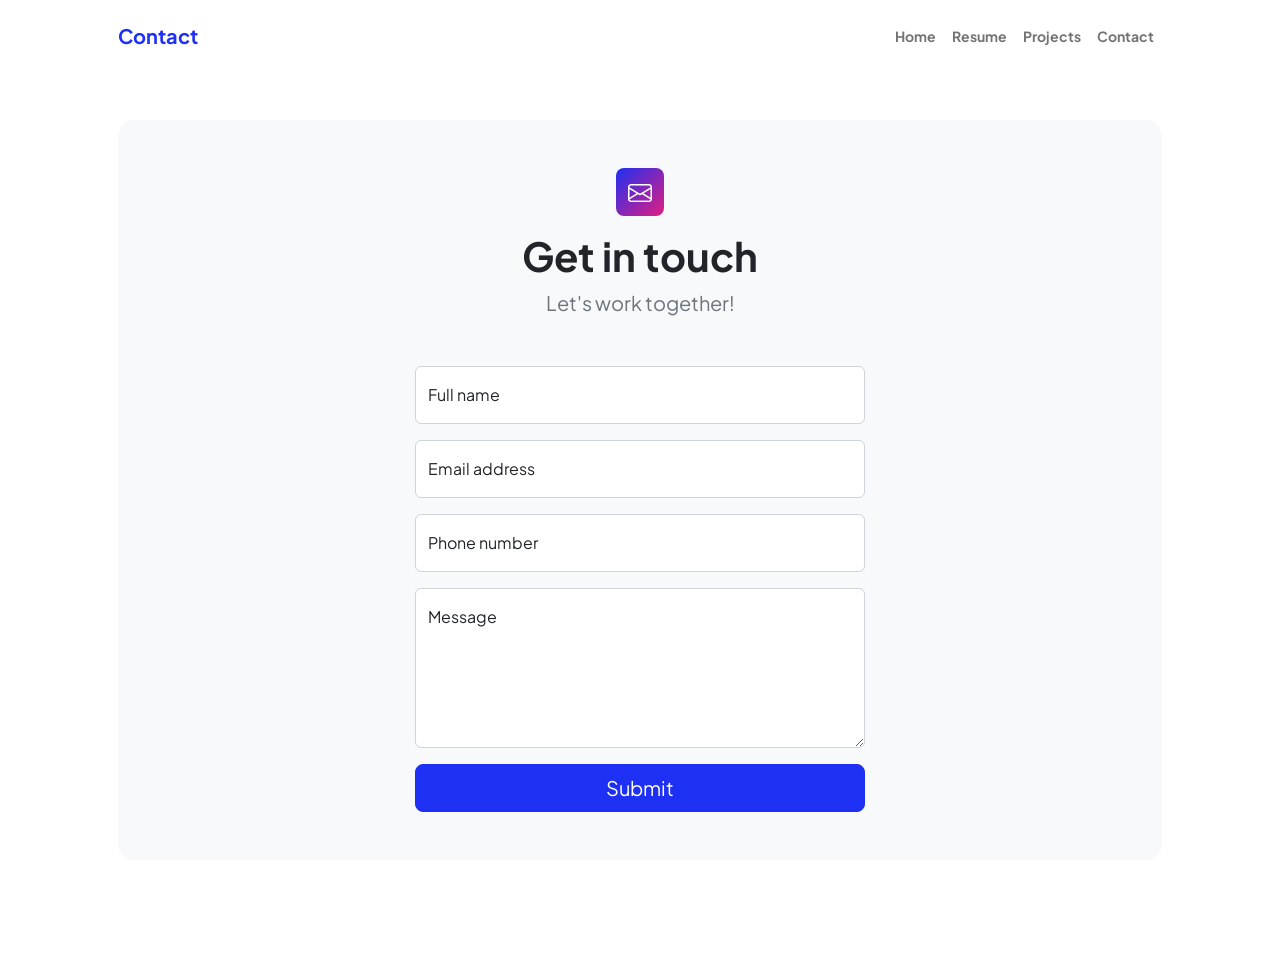
==== contact.html @ 1491b1dc "Add files via upload" ====
<!DOCTYPE html>
<html lang="en">
    <head>
        <meta charset="utf-8" />
        <meta name="viewport" content="width=device-width, initial-scale=1, shrink-to-fit=no" />
        <meta name="description" content />
        <meta name="author" content />
        <title>Modern Business - Start Bootstrap Template</title>
        <!-- Favicon-->
        <link rel="icon" type="image/x-icon" href="assets/favicon.ico" />
        <!-- Custom Google font-->
        <link rel="preconnect" href="https://fonts.googleapis.com" />
        <link rel="preconnect" href="https://fonts.gstatic.com" crossorigin />
        <link href="https://fonts.googleapis.com/css2?family=Plus+Jakarta+Sans:wght@100;200;300;400;500;600;700;800;900&amp;display=swap" rel="stylesheet" />
        <!-- Bootstrap icons-->
        <link href="https://cdn.jsdelivr.net/npm/bootstrap-icons@1.8.1/font/bootstrap-icons.css" rel="stylesheet" />
        <!-- Core theme CSS (includes Bootstrap)-->
        <link href="css/styles.css" rel="stylesheet" />
    </head>
    <body class="d-flex flex-column">
        <main class="flex-shrink-0">
            <!-- Navigation-->
            <nav class="navbar navbar-expand-lg navbar-light bg-white py-3">
                <div class="container px-5">
                    <a class="navbar-brand" href="index.html"><span class="fw-bolder text-primary">Contact</span></a>
                    <button class="navbar-toggler" type="button" data-bs-toggle="collapse" data-bs-target="#navbarSupportedContent" aria-controls="navbarSupportedContent" aria-expanded="false" aria-label="Toggle navigation"><span class="navbar-toggler-icon"></span></button>
                    <div class="collapse navbar-collapse" id="navbarSupportedContent">
                        <ul class="navbar-nav ms-auto mb-2 mb-lg-0 small fw-bolder">
                            <li class="nav-item"><a class="nav-link" href="index.html">Home</a></li>
                            <li class="nav-item"><a class="nav-link" href="resume.html">Resume</a></li>
                            <li class="nav-item"><a class="nav-link" href="projects.html">Projects</a></li>
                            <li class="nav-item"><a class="nav-link" href="contact.html">Contact</a></li>
                        </ul>
                    </div>
                </div>
            </nav>
            <!-- Page content-->
            <section class="py-5">
                <div class="container px-5">
                    <!-- Contact form-->
                    <div class="bg-light rounded-4 py-5 px-4 px-md-5">
                        <div class="text-center mb-5">
                            <div class="feature bg-primary bg-gradient-primary-to-secondary text-white rounded-3 mb-3"><i class="bi bi-envelope"></i></div>
                            <h1 class="fw-bolder">Get in touch</h1>
                            <p class="lead fw-normal text-muted mb-0">Let's work together!</p>
                        </div>
                        <div class="row gx-5 justify-content-center">
                            <div class="col-lg-8 col-xl-6">
                                <!-- * * * * * * * * * * * * * * *-->
                                <!-- * * SB Forms Contact Form * *-->
                                <!-- * * * * * * * * * * * * * * *-->
                                <!-- This form is pre-integrated with SB Forms.-->
                                <!-- To make this form functional, sign up at-->
                                <!-- https://startbootstrap.com/solution/contact-forms-->
                                <!-- to get an API token!-->
                                <form id="contactForm" action="https://formspree.io/f/your-form-id" method="POST">
                                    <!-- Name input-->
                                    <div class="form-floating mb-3">
                                        <input class="form-control" id="name" name="name" type="text" placeholder="Enter your name..." required />
                                        <label for="name">Full name</label>
                                        <div class="invalid-feedback">A name is required.</div>
                                    </div>
                                    <!-- Email address input-->
                                    <div class="form-floating mb-3">
                                        <input class="form-control" id="email" name="email" type="email" placeholder="name@example.com" required />
                                        <label for="email">Email address</label>
                                        <div class="invalid-feedback">An email is required.</div>
                                    </div>
                                    <!-- Phone number input-->
                                    <div class="form-floating mb-3">
                                        <input class="form-control" id="phone" name="phone" type="tel" placeholder="(123) 456-7890" required />
                                        <label for="phone">Phone number</label>
                                        <div class="invalid-feedback">A phone number is required.</div>
                                    </div>
                                    <!-- Message input-->
                                    <div class="form-floating mb-3">
                                        <textarea class="form-control" id="message" name="message" placeholder="Enter your message here..." style="height: 10rem" required></textarea>
                                        <label for="message">Message</label>
                                        <div class="invalid-feedback">A message is required.</div>
                                    </div>
                                    <!-- Submit success message-->
                                    <div class="d-none" id="submitSuccessMessage">
                                        <div class="text-center mb-3">
                                            <div class="fw-bolder">Form submission successful!</div>
                                        </div>
                                    </div>
                                    <!-- Submit error message-->
                                    <div class="d-none" id="submitErrorMessage">
                                        <div class="text-center text-danger mb-3">Error sending message!</div>
                                    </div>
                                    <!-- Submit Button-->
                                    <div class="d-grid"><button class="btn btn-primary btn-lg" id="submitButton" type="submit">Submit</button></div>
                                </form>
                                
                            </div>
                        </div>
                    </div>
                </div>
            </section>
        </main>
        <!-- Footer-->
        <footer class="bg-white py-4 mt-auto">
            <div class="container px-5">
                <div class="row align-items-center justify-content-between flex-column flex-sm-row">
                    <!-- <div class="col-auto"><div class="small m-0">Copyright &copy; Your Website 2023</div></div>
                    <div class="col-auto">
                        <a class="small" href="#!">Privacy</a>
                        <span class="mx-1">&middot;</span>
                        <a class="small" href="#!">Terms</a>
                        <span class="mx-1">&middot;</span>
                        <a class="small" href="#!">Contact</a>
                    </div> -->
                </div>
            </div>
        </footer>
        <!-- Bootstrap core JS-->
        <script src="https://cdn.jsdelivr.net/npm/bootstrap@5.2.3/dist/js/bootstrap.bundle.min.js"></script>
        <!-- Core theme JS-->
        <script src="js/scripts.js"></script>
        <!-- * * * * * * * * * * * * * * * * * * * * * * * * * * * * * * * * * * * * * * * *-->
        <!-- * *                               SB Forms JS                               * *-->
        <!-- * * Activate your form at https://startbootstrap.com/solution/contact-forms * *-->
        <!-- * * * * * * * * * * * * * * * * * * * * * * * * * * * * * * * * * * * * * * * *-->
        <script src="https://cdn.startbootstrap.com/sb-forms-latest.js"></script>
    </body>
</html>
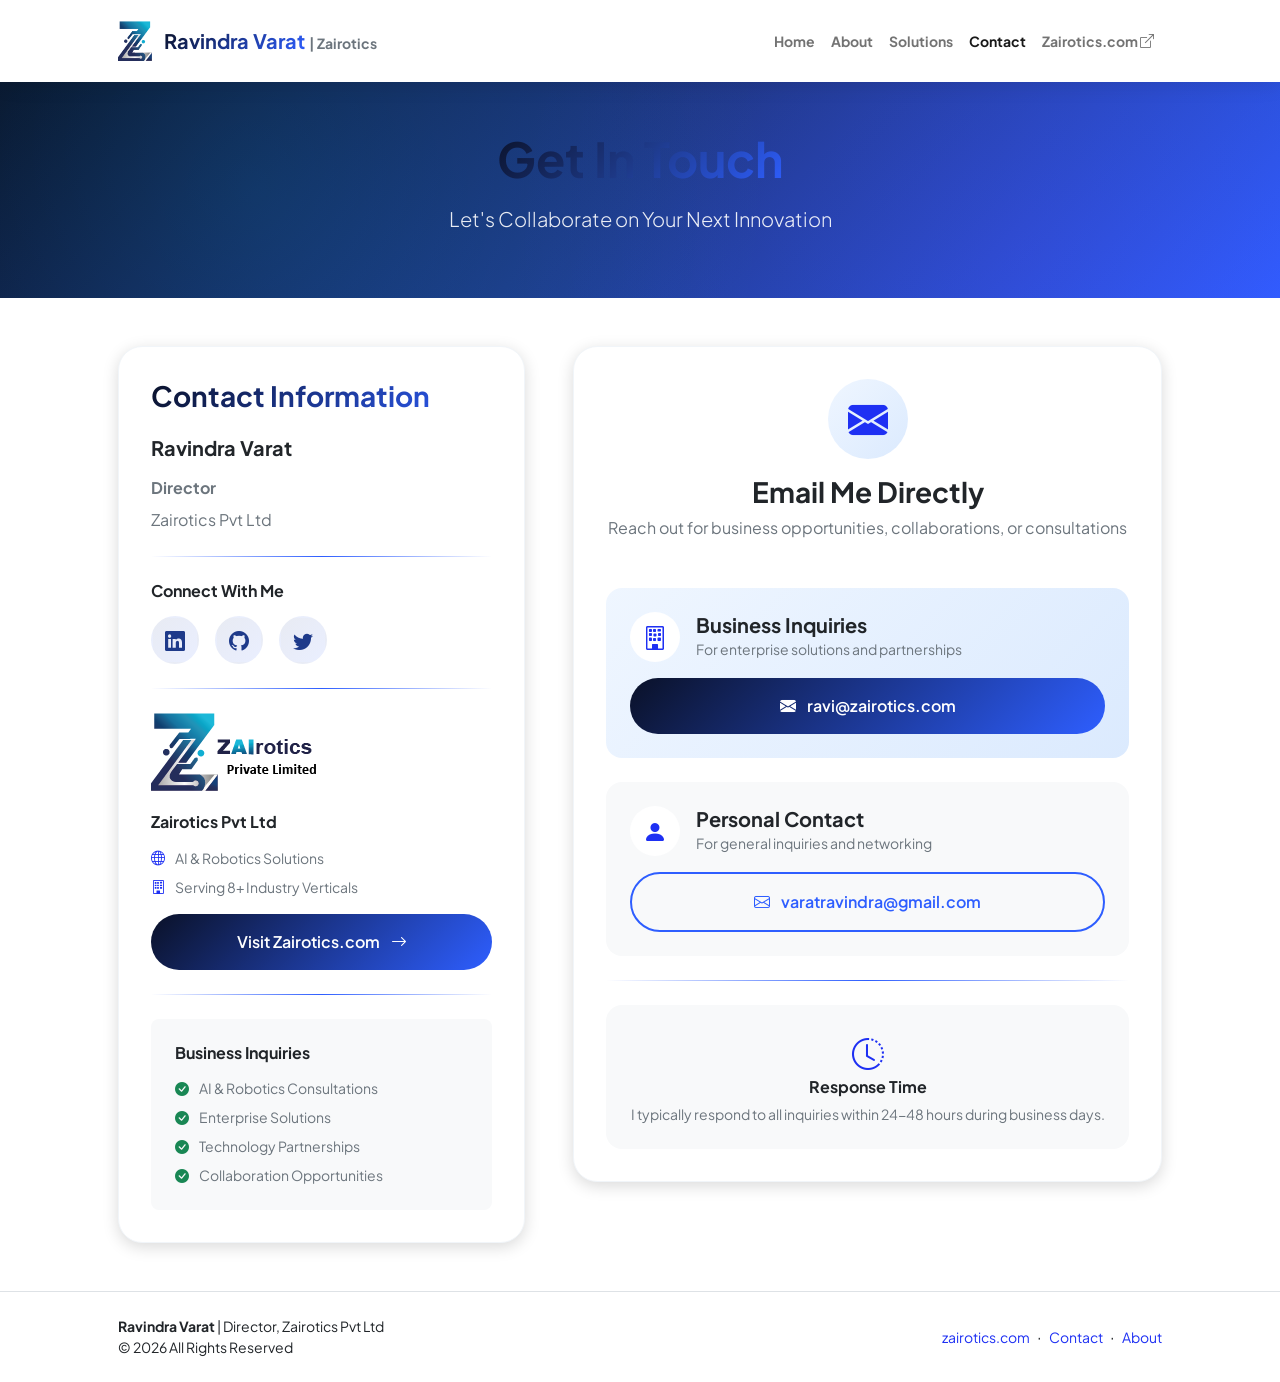
==== commit 0efd23bd: "." ====
--- a/contact.html
+++ b/contact.html
@@ -1,126 +1,238 @@
 <!DOCTYPE html>
 <html lang="en">
-    <head>
-        <meta charset="utf-8" />
-        <meta name="viewport" content="width=device-width, initial-scale=1, shrink-to-fit=no" />
-        <meta name="description" content />
-        <meta name="author" content />
-        <title>Modern Business - Start Bootstrap Template</title>
-        <!-- Favicon-->
-        <link rel="icon" type="image/x-icon" href="assets/favicon.ico" />
-        <!-- Custom Google font-->
-        <link rel="preconnect" href="https://fonts.googleapis.com" />
-        <link rel="preconnect" href="https://fonts.gstatic.com" crossorigin />
-        <link href="https://fonts.googleapis.com/css2?family=Plus+Jakarta+Sans:wght@100;200;300;400;500;600;700;800;900&amp;display=swap" rel="stylesheet" />
-        <!-- Bootstrap icons-->
-        <link href="https://cdn.jsdelivr.net/npm/bootstrap-icons@1.8.1/font/bootstrap-icons.css" rel="stylesheet" />
-        <!-- Core theme CSS (includes Bootstrap)-->
-        <link href="css/styles.css" rel="stylesheet" />
-    </head>
-    <body class="d-flex flex-column">
-        <main class="flex-shrink-0">
-            <!-- Navigation-->
-            <nav class="navbar navbar-expand-lg navbar-light bg-white py-3">
-                <div class="container px-5">
-                    <a class="navbar-brand" href="index.html"><span class="fw-bolder text-primary">Contact</span></a>
-                    <button class="navbar-toggler" type="button" data-bs-toggle="collapse" data-bs-target="#navbarSupportedContent" aria-controls="navbarSupportedContent" aria-expanded="false" aria-label="Toggle navigation"><span class="navbar-toggler-icon"></span></button>
-                    <div class="collapse navbar-collapse" id="navbarSupportedContent">
-                        <ul class="navbar-nav ms-auto mb-2 mb-lg-0 small fw-bolder">
-                            <li class="nav-item"><a class="nav-link" href="index.html">Home</a></li>
-                            <li class="nav-item"><a class="nav-link" href="resume.html">Resume</a></li>
-                            <li class="nav-item"><a class="nav-link" href="projects.html">Projects</a></li>
-                            <li class="nav-item"><a class="nav-link" href="contact.html">Contact</a></li>
-                        </ul>
-                    </div>
-                </div>
-            </nav>
-            <!-- Page content-->
-            <section class="py-5">
-                <div class="container px-5">
-                    <!-- Contact form-->
-                    <div class="bg-light rounded-4 py-5 px-4 px-md-5">
-                        <div class="text-center mb-5">
-                            <div class="feature bg-primary bg-gradient-primary-to-secondary text-white rounded-3 mb-3"><i class="bi bi-envelope"></i></div>
-                            <h1 class="fw-bolder">Get in touch</h1>
-                            <p class="lead fw-normal text-muted mb-0">Let's work together!</p>
-                        </div>
-                        <div class="row gx-5 justify-content-center">
-                            <div class="col-lg-8 col-xl-6">
-                                <!-- * * * * * * * * * * * * * * *-->
-                                <!-- * * SB Forms Contact Form * *-->
-                                <!-- * * * * * * * * * * * * * * *-->
-                                <!-- This form is pre-integrated with SB Forms.-->
-                                <!-- To make this form functional, sign up at-->
-                                <!-- https://startbootstrap.com/solution/contact-forms-->
-                                <!-- to get an API token!-->
-                                <form id="contactForm" action="https://formspree.io/f/your-form-id" method="POST">
-                                    <!-- Name input-->
-                                    <div class="form-floating mb-3">
-                                        <input class="form-control" id="name" name="name" type="text" placeholder="Enter your name..." required />
-                                        <label for="name">Full name</label>
-                                        <div class="invalid-feedback">A name is required.</div>
-                                    </div>
-                                    <!-- Email address input-->
-                                    <div class="form-floating mb-3">
-                                        <input class="form-control" id="email" name="email" type="email" placeholder="name@example.com" required />
-                                        <label for="email">Email address</label>
-                                        <div class="invalid-feedback">An email is required.</div>
-                                    </div>
-                                    <!-- Phone number input-->
-                                    <div class="form-floating mb-3">
-                                        <input class="form-control" id="phone" name="phone" type="tel" placeholder="(123) 456-7890" required />
-                                        <label for="phone">Phone number</label>
-                                        <div class="invalid-feedback">A phone number is required.</div>
-                                    </div>
-                                    <!-- Message input-->
-                                    <div class="form-floating mb-3">
-                                        <textarea class="form-control" id="message" name="message" placeholder="Enter your message here..." style="height: 10rem" required></textarea>
-                                        <label for="message">Message</label>
-                                        <div class="invalid-feedback">A message is required.</div>
-                                    </div>
-                                    <!-- Submit success message-->
-                                    <div class="d-none" id="submitSuccessMessage">
-                                        <div class="text-center mb-3">
-                                            <div class="fw-bolder">Form submission successful!</div>
-                                        </div>
-                                    </div>
-                                    <!-- Submit error message-->
-                                    <div class="d-none" id="submitErrorMessage">
-                                        <div class="text-center text-danger mb-3">Error sending message!</div>
-                                    </div>
-                                    <!-- Submit Button-->
-                                    <div class="d-grid"><button class="btn btn-primary btn-lg" id="submitButton" type="submit">Submit</button></div>
-                                </form>
-                                
+
+<head>
+    <meta charset="utf-8" />
+    <meta name="viewport" content="width=device-width, initial-scale=1, shrink-to-fit=no" />
+    <meta name="description"
+        content="Contact Ravindra Varat, Director of Zairotics Pvt Ltd. Get in touch for AI & Robotics solutions, business opportunities, and technology consultations." />
+    <meta name="author" content="Ravindra Varat" />
+    <title>Contact Ravindra Varat | Zairotics - AI & Robotics Solutions</title>
+    <!-- Favicon-->
+    <link rel="icon" type="image/x-icon" href="assets/favicon.ico" />
+    <!-- Custom Google font-->
+    <link rel="preconnect" href="https://fonts.googleapis.com" />
+    <link rel="preconnect" href="https://fonts.gstatic.com" crossorigin />
+    <link
+        href="https://fonts.googleapis.com/css2?family=Plus+Jakarta+Sans:wght@100;200;300;400;500;600;700;800;900&display=swap"
+        rel="stylesheet" />
+    <!-- Bootstrap icons-->
+    <link href="https://cdn.jsdelivr.net/npm/bootstrap-icons@1.8.1/font/bootstrap-icons.css" rel="stylesheet" />
+    <!-- Core theme CSS (includes Bootstrap)-->
+    <link href="css/styles.css" rel="stylesheet" />
+    <!-- Custom Theme CSS -->
+    <link href="css/custom-theme.css" rel="stylesheet" />
+</head>
+
+<body class="d-flex flex-column h-100">
+    <main class="flex-shrink-0">
+        <!-- Navigation-->
+        <nav class="navbar navbar-expand-lg navbar-light glass-nav py-3 sticky-top">
+            <div class="container px-5">
+                <a class="navbar-brand d-flex align-items-center" href="index.html">
+                    <img src="assets/zairotics-logo-icon.png" alt="Zairotics"
+                        style="height: 40px; margin-right: 12px;" />
+                    <span class="fw-bolder"><span class="text-gradient">Ravindra Varat</span> <span class="text-muted"
+                            style="font-size: 0.875rem;">| Zairotics</span></span>
+                </a>
+                <button class="navbar-toggler" type="button" data-bs-toggle="collapse"
+                    data-bs-target="#navbarSupportedContent" aria-controls="navbarSupportedContent"
+                    aria-expanded="false" aria-label="Toggle navigation"><span
+                        class="navbar-toggler-icon"></span></button>
+                <div class="collapse navbar-collapse" id="navbarSupportedContent">
+                    <ul class="navbar-nav ms-auto mb-2 mb-lg-0 small fw-bolder">
+                        <li class="nav-item"><a class="nav-link" href="index.html">Home</a></li>
+                        <li class="nav-item"><a class="nav-link" href="resume.html">About</a></li>
+                        <li class="nav-item"><a class="nav-link" href="projects.html">Solutions</a></li>
+                        <li class="nav-item"><a class="nav-link active" href="contact.html">Contact</a></li>
+                        <li class="nav-item"><a class="nav-link" href="https://zairotics.com"
+                                target="_blank">Zairotics.com <i class="bi bi-box-arrow-up-right"></i></a></li>
+                    </ul>
+                </div>
+            </div>
+        </nav>
+
+        <!-- Page Header-->
+        <div class="hero-section py-5">
+            <div class="container px-5 position-relative" style="z-index: 1;">
+                <div class="text-center">
+                    <h1 class="display-5 fw-bolder mb-0" style="color: white;"><span class="text-gradient-hero">Get In
+                            Touch</span></h1>
+                    <p class="lead mt-3" style="color: rgba(255,255,255,0.9);">Let's Collaborate on Your Next Innovation
+                    </p>
+                </div>
+            </div>
+        </div>
+
+        <!-- Page content-->
+        <section class="py-5">
+            <div class="container px-5">
+                <div class="row gx-5 justify-content-center">
+                    <!-- Contact Information Column -->
+                    <div class="col-lg-5 mb-5 mb-lg-0">
+                        <div class="premium-card h-100">
+                            <h3 class="fw-bold mb-4 text-gradient">Contact Information</h3>
+
+                            <div class="mb-4">
+                                <h5 class="fw-bold mb-3">Ravindra Varat</h5>
+                                <p class="text-muted mb-2"><strong>Director</strong></p>
+                                <p class="text-muted">Zairotics Pvt Ltd</p>
+                            </div>
+
+                            <div class="section-divider my-4"></div>
+
+                            <div class="mb-4">
+                                <h6 class="fw-bold mb-3">Connect With Me</h6>
+                                <div class="d-flex gap-3 mb-4">
+                                    <a class="social-icon" href="https://www.linkedin.com/in/ravindra-varat-6b324b230/"
+                                        target="_blank" aria-label="LinkedIn">
+                                        <i class="bi bi-linkedin"></i>
+                                    </a>
+                                    <a class="social-icon" href="https://github.com/ravivarat" target="_blank"
+                                        aria-label="GitHub">
+                                        <i class="bi bi-github"></i>
+                                    </a>
+                                    <a class="social-icon" href="https://x.com/ravi26688" target="_blank"
+                                        aria-label="Twitter">
+                                        <i class="bi bi-twitter"></i>
+                                    </a>
+                                </div>
+                            </div>
+
+                            <div class="section-divider my-4"></div>
+
+                            <div class="mb-4">
+                                <img src="assets/zairotics-logo-full.png" alt="Zairotics" class="img-fluid mb-3"
+                                    style="max-width: 200px;" />
+                                <h6 class="fw-bold mb-3">Zairotics Pvt Ltd</h6>
+                                <p class="text-muted small mb-2">
+                                    <i class="bi bi-globe text-primary me-2"></i>
+                                    AI & Robotics Solutions
+                                </p>
+                                <p class="text-muted small mb-3">
+                                    <i class="bi bi-building text-primary me-2"></i>
+                                    Serving 8+ Industry Verticals
+                                </p>
+                                <a href="https://zairotics.com" target="_blank" class="btn btn-primary-gradient w-100">
+                                    Visit Zairotics.com <i class="bi bi-arrow-right ms-2"></i>
+                                </a>
+                            </div>
+
+                            <div class="section-divider my-4"></div>
+
+                            <div class="bg-light p-4 rounded-3">
+                                <h6 class="fw-bold mb-3">Business Inquiries</h6>
+                                <p class="text-muted small mb-2">
+                                    <i class="bi bi-check-circle-fill text-success me-2"></i>
+                                    AI & Robotics Consultations
+                                </p>
+                                <p class="text-muted small mb-2">
+                                    <i class="bi bi-check-circle-fill text-success me-2"></i>
+                                    Enterprise Solutions
+                                </p>
+                                <p class="text-muted small mb-2">
+                                    <i class="bi bi-check-circle-fill text-success me-2"></i>
+                                    Technology Partnerships
+                                </p>
+                                <p class="text-muted small mb-0">
+                                    <i class="bi bi-check-circle-fill text-success me-2"></i>
+                                    Collaboration Opportunities
+                                </p>
                             </div>
                         </div>
                     </div>
-                </div>
-            </section>
-        </main>
-        <!-- Footer-->
-        <footer class="bg-white py-4 mt-auto">
-            <div class="container px-5">
-                <div class="row align-items-center justify-content-between flex-column flex-sm-row">
-                    <!-- <div class="col-auto"><div class="small m-0">Copyright &copy; Your Website 2023</div></div>
-                    <div class="col-auto">
-                        <a class="small" href="#!">Privacy</a>
-                        <span class="mx-1">&middot;</span>
-                        <a class="small" href="#!">Terms</a>
-                        <span class="mx-1">&middot;</span>
-                        <a class="small" href="#!">Contact</a>
-                    </div> -->
-                </div>
-            </div>
-        </footer>
-        <!-- Bootstrap core JS-->
-        <script src="https://cdn.jsdelivr.net/npm/bootstrap@5.2.3/dist/js/bootstrap.bundle.min.js"></script>
-        <!-- Core theme JS-->
-        <script src="js/scripts.js"></script>
-        <!-- * * * * * * * * * * * * * * * * * * * * * * * * * * * * * * * * * * * * * * * *-->
-        <!-- * *                               SB Forms JS                               * *-->
-        <!-- * * Activate your form at https://startbootstrap.com/solution/contact-forms * *-->
-        <!-- * * * * * * * * * * * * * * * * * * * * * * * * * * * * * * * * * * * * * * * *-->
-        <script src="https://cdn.startbootstrap.com/sb-forms-latest.js"></script>
-    </body>
-</html>
+
+                    <!-- Email Contact Column -->
+                    <div class="col-lg-7">
+                        <div class="premium-card">
+                            <div class="text-center mb-5">
+                                <div class="d-inline-flex align-items-center justify-content-center bg-light rounded-circle mb-3"
+                                    style="width: 80px; height: 80px; background: linear-gradient(135deg, #EFF6FF 0%, #DBEAFE 100%) !important;">
+                                    <i class="bi bi-envelope-fill text-primary" style="font-size: 2.5rem;"></i>
+                                </div>
+                                <h3 class="fw-bolder mb-2">Email Me Directly</h3>
+                                <p class="text-muted mb-0">Reach out for business opportunities, collaborations, or
+                                    consultations</p>
+                            </div>
+
+                            <!-- Business Email -->
+                            <div class="mb-4 p-4 rounded-4"
+                                style="background: linear-gradient(135deg, #EFF6FF 0%, #DBEAFE 100%);">
+                                <div class="d-flex align-items-center mb-3">
+                                    <div class="d-inline-flex align-items-center justify-content-center bg-white rounded-circle me-3"
+                                        style="width: 50px; height: 50px;">
+                                        <i class="bi bi-building text-primary" style="font-size: 1.5rem;"></i>
+                                    </div>
+                                    <div>
+                                        <h5 class="fw-bold mb-0">Business Inquiries</h5>
+                                        <small class="text-muted">For enterprise solutions and partnerships</small>
+                                    </div>
+                                </div>
+                                <a href="mailto:ravi@zairotics.com" class="btn btn-primary-gradient w-100 py-3">
+                                    <i class="bi bi-envelope-fill me-2"></i>
+                                    ravi@zairotics.com
+                                </a>
+                            </div>
+
+                            <!-- Personal Email -->
+                            <div class="mb-4 p-4 rounded-4 bg-light">
+                                <div class="d-flex align-items-center mb-3">
+                                    <div class="d-inline-flex align-items-center justify-content-center bg-white rounded-circle me-3"
+                                        style="width: 50px; height: 50px;">
+                                        <i class="bi bi-person-fill text-primary" style="font-size: 1.5rem;"></i>
+                                    </div>
+                                    <div>
+                                        <h5 class="fw-bold mb-0">Personal Contact</h5>
+                                        <small class="text-muted">For general inquiries and networking</small>
+                                    </div>
+                                </div>
+                                <a href="mailto:varatravindra@gmail.com" class="btn btn-outline-gradient w-100 py-3">
+                                    <i class="bi bi-envelope me-2"></i>
+                                    varatravindra@gmail.com
+                                </a>
+                            </div>
+
+                            <div class="section-divider my-4"></div>
+
+                            <!-- Quick Response Info -->
+                            <div class="text-center p-4 bg-light rounded-4">
+                                <i class="bi bi-clock-history text-primary mb-2" style="font-size: 2rem;"></i>
+                                <h6 class="fw-bold mb-2">Response Time</h6>
+                                <p class="text-muted small mb-0">I typically respond to all inquiries within 24-48 hours
+                                    during business days.</p>
+                            </div>
+                        </div>
+                    </div>
+                </div>
+            </div>
+        </section>
+    </main>
+
+    <!-- Footer-->
+    <footer class="bg-white py-4 mt-auto border-top">
+        <div class="container px-5">
+            <div class="row align-items-center justify-content-between flex-column flex-sm-row">
+                <div class="col-auto mb-3 mb-sm-0">
+                    <div class="small m-0">
+                        <strong>Ravindra Varat</strong> | Director, Zairotics Pvt Ltd<br>
+                        © 2026 All Rights Reserved
+                    </div>
+                </div>
+                <div class="col-auto">
+                    <a class="small text-decoration-none" href="https://zairotics.com" target="_blank">zairotics.com</a>
+                    <span class="mx-1">·</span>
+                    <a class="small text-decoration-none" href="contact.html">Contact</a>
+                    <span class="mx-1">·</span>
+                    <a class="small text-decoration-none" href="resume.html">About</a>
+                </div>
+            </div>
+        </div>
+    </footer>
+
+    <!-- Bootstrap core JS-->
+    <script src="https://cdn.jsdelivr.net/npm/bootstrap@5.2.3/dist/js/bootstrap.bundle.min.js"></script>
+    <!-- Core theme JS-->
+    <script src="js/scripts.js"></script>
+</body>
+
+</html>
--- a/css/custom-theme.css
+++ b/css/custom-theme.css
@@ -0,0 +1,677 @@
+/* ========================================
+   ZAIROTICS AI/TECH THEME - CUSTOM STYLES
+   Portfolio Redesign for Ravindra Varat
+   ======================================== */
+
+/* Color Variables - AI/Tech Theme */
+:root {
+    /* Primary Gradient: Deep Navy to Electric Blue */
+    --color-primary-dark: #0A1128;
+    --color-primary: #1e3a8a;
+    --color-primary-light: #2E5EFF;
+    --color-electric-blue: #3B82F6;
+    
+    /* Secondary Gradient: Cyan to Purple */
+    --color-secondary: #00D9FF;
+    --color-secondary-purple: #7B2FFF;
+    --color-purple-light: #A78BFA;
+    
+    /* Accent Colors */
+    --color-accent: #00FF88;
+    --color-accent-orange: #FF6B35;
+    
+    /* Neutral Colors */
+    --color-dark: #0F172A;
+    --color-gray-900: #1E293B;
+    --color-gray-800: #334155;
+    --color-gray-700: #475569;
+    --color-gray-300: #CBD5E1;
+    --color-gray-100: #F1F5F9;
+    --color-white: #FFFFFF;
+    
+    /* Gradients */
+    --gradient-primary: linear-gradient(135deg, var(--color-primary-dark) 0%, var(--color-primary-light) 100%);
+    --gradient-secondary: linear-gradient(135deg, var(--color-secondary) 0%, var(--color-secondary-purple) 100%);
+    --gradient-hero: linear-gradient(135deg, #0A1128 0%, #1e3a8a 50%, #2E5EFF 100%);
+    --gradient-card: linear-gradient(135deg, rgba(30, 58, 138, 0.1) 0%, rgba(46, 94, 255, 0.1) 100%);
+    
+    /* Glassmorphism */
+    --glass-bg: rgba(255, 255, 255, 0.1);
+    --glass-border: rgba(255, 255, 255, 0.2);
+    --glass-shadow: 0 8px 32px 0 rgba(31, 38, 135, 0.37);
+    
+    /* Shadows */
+    --shadow-sm: 0 2px 8px rgba(0, 0, 0, 0.1);
+    --shadow-md: 0 4px 16px rgba(0, 0, 0, 0.15);
+    --shadow-lg: 0 8px 32px rgba(0, 0, 0, 0.2);
+    --shadow-glow: 0 0 20px rgba(46, 94, 255, 0.3);
+    
+    /* Transitions */
+    --transition-fast: all 0.2s ease;
+    --transition-medium: all 0.3s ease;
+    --transition-slow: all 0.5s ease;
+}
+
+/* ========================================
+   TYPOGRAPHY ENHANCEMENTS
+   ======================================== */
+
+.executive-title {
+    font-size: clamp(2.5rem, 5vw, 4.5rem);
+    font-weight: 800;
+    letter-spacing: -0.02em;
+    line-height: 1.1;
+}
+
+.executive-subtitle {
+    font-size: clamp(1.25rem, 2.5vw, 2rem);
+    font-weight: 600;
+    color: var(--color-secondary);
+    letter-spacing: 0.05em;
+    text-transform: uppercase;
+}
+
+.executive-tagline {
+    font-size: clamp(1rem, 1.5vw, 1.25rem);
+    font-weight: 400;
+    color: var(--color-gray-300);
+    line-height: 1.6;
+}
+
+/* ========================================
+   GRADIENT TEXT UPDATES
+   ======================================== */
+
+.text-gradient {
+    background: var(--gradient-primary);
+    -webkit-background-clip: text;
+    -webkit-text-fill-color: transparent;
+    background-clip: text;
+}
+
+.text-gradient-secondary {
+    background: var(--gradient-secondary);
+    -webkit-background-clip: text;
+    -webkit-text-fill-color: transparent;
+    background-clip: text;
+}
+
+.text-gradient-hero {
+    background: var(--gradient-hero);
+    -webkit-background-clip: text;
+    -webkit-text-fill-color: transparent;
+    background-clip: text;
+}
+
+/* ========================================
+   GLASSMORPHISM COMPONENTS
+   ======================================== */
+
+.glass-card {
+    background: var(--glass-bg);
+    backdrop-filter: blur(20px);
+    -webkit-backdrop-filter: blur(20px);
+    border: 1px solid var(--glass-border);
+    border-radius: 20px;
+    box-shadow: var(--glass-shadow);
+    transition: var(--transition-medium);
+}
+
+.glass-card:hover {
+    transform: translateY(-5px);
+    box-shadow: 0 12px 40px rgba(31, 38, 135, 0.5);
+    border-color: var(--color-primary-light);
+}
+
+.glass-nav {
+    background: rgba(255, 255, 255, 0.95);
+    backdrop-filter: blur(10px);
+    -webkit-backdrop-filter: blur(10px);
+    box-shadow: 0 2px 20px rgba(0, 0, 0, 0.1);
+}
+
+/* ========================================
+   MODERN CARD STYLES
+   ======================================== */
+
+.premium-card {
+    background: var(--color-white);
+    border-radius: 24px;
+    padding: 2rem;
+    box-shadow: var(--shadow-md);
+    border: 1px solid var(--color-gray-100);
+    transition: var(--transition-medium);
+    position: relative;
+    overflow: hidden;
+}
+
+.premium-card::before {
+    content: '';
+    position: absolute;
+    top: 0;
+    left: 0;
+    width: 100%;
+    height: 4px;
+    background: var(--gradient-primary);
+    transform: scaleX(0);
+    transform-origin: left;
+    transition: var(--transition-medium);
+}
+
+.premium-card:hover::before {
+    transform: scaleX(1);
+}
+
+.premium-card:hover {
+    transform: translateY(-8px);
+    box-shadow: var(--shadow-lg);
+    border-color: var(--color-primary-light);
+}
+
+/* ========================================
+   HERO SECTION ENHANCEMENTS
+   ======================================== */
+
+.hero-section {
+    background: var(--gradient-hero);
+    position: relative;
+    overflow: hidden;
+}
+
+.hero-section::before {
+    content: '';
+    position: absolute;
+    top: 0;
+    left: 0;
+    width: 100%;
+    height: 100%;
+    background: 
+        radial-gradient(circle at 20% 50%, rgba(0, 217, 255, 0.1) 0%, transparent 50%),
+        radial-gradient(circle at 80% 80%, rgba(123, 47, 255, 0.1) 0%, transparent 50%);
+    pointer-events: none;
+}
+
+.hero-bg-animated {
+    position: absolute;
+    width: 100%;
+    height: 100%;
+    top: 0;
+    left: 0;
+    overflow: hidden;
+    z-index: 0;
+}
+
+.hero-bg-animated::before {
+    content: '';
+    position: absolute;
+    width: 200%;
+    height: 200%;
+    top: -50%;
+    left: -50%;
+    background: 
+        repeating-linear-gradient(
+            0deg,
+            transparent,
+            transparent 2px,
+            rgba(46, 94, 255, 0.03) 2px,
+            rgba(46, 94, 255, 0.03) 4px
+        ),
+        repeating-linear-gradient(
+            90deg,
+            transparent,
+            transparent 2px,
+            rgba(46, 94, 255, 0.03) 2px,
+            rgba(46, 94, 255, 0.03) 4px
+        );
+    animation: grid-move 20s linear infinite;
+}
+
+@keyframes grid-move {
+    0% {
+        transform: translate(0, 0);
+    }
+    100% {
+        transform: translate(50px, 50px);
+    }
+}
+
+/* ========================================
+   PROFILE IMAGE ENHANCEMENTS
+   ======================================== */
+
+.profile {
+    position: relative;
+    background: var(--gradient-primary) !important;
+    box-shadow: var(--shadow-glow);
+}
+
+.profile::after {
+    content: '';
+    position: absolute;
+    inset: -2px;
+    background: var(--gradient-secondary);
+    border-radius: inherit;
+    z-index: -1;
+    opacity: 0;
+    transition: var(--transition-medium);
+}
+
+.profile:hover::after {
+    opacity: 0.5;
+    filter: blur(20px);
+}
+
+/* ========================================
+   BADGE STYLES
+   ======================================== */
+
+.badge-executive {
+    background: var(--gradient-secondary);
+    color: var(--color-white);
+    padding: 0.5rem 1.5rem;
+    border-radius: 50px;
+    font-weight: 600;
+    font-size: 0.875rem;
+    letter-spacing: 0.1em;
+    text-transform: uppercase;
+    box-shadow: 0 4px 12px rgba(0, 217, 255, 0.3);
+    animation: pulse-glow 2s ease-in-out infinite;
+}
+
+@keyframes pulse-glow {
+    0%, 100% {
+        box-shadow: 0 4px 12px rgba(0, 217, 255, 0.3);
+    }
+    50% {
+        box-shadow: 0 4px 20px rgba(0, 217, 255, 0.5);
+    }
+}
+
+/* ========================================
+   BUTTON ENHANCEMENTS
+   ======================================== */
+
+.btn-primary-gradient {
+    background: var(--gradient-primary);
+    border: none;
+    color: var(--color-white);
+    font-weight: 600;
+    padding: 1rem 2rem;
+    border-radius: 50px;
+    transition: var(--transition-medium);
+    position: relative;
+    overflow: hidden;
+}
+
+.btn-primary-gradient::before {
+    content: '';
+    position: absolute;
+    top: 0;
+    left: -100%;
+    width: 100%;
+    height: 100%;
+    background: linear-gradient(90deg, transparent, rgba(255, 255, 255, 0.2), transparent);
+    transition: var(--transition-medium);
+}
+
+.btn-primary-gradient:hover::before {
+    left: 100%;
+}
+
+.btn-primary-gradient:hover {
+    transform: translateY(-2px);
+    box-shadow: 0 8px 20px rgba(46, 94, 255, 0.4);
+}
+
+.btn-outline-gradient {
+    background: transparent;
+    border: 2px solid var(--color-primary-light);
+    color: var(--color-primary-light);
+    font-weight: 600;
+    padding: 1rem 2rem;
+    border-radius: 50px;
+    transition: var(--transition-medium);
+    position: relative;
+    overflow: hidden;
+}
+
+.btn-outline-gradient::before {
+    content: '';
+    position: absolute;
+    top: 0;
+    left: 0;
+    width: 0;
+    height: 100%;
+    background: var(--gradient-primary);
+    transition: var(--transition-medium);
+    z-index: -1;
+}
+
+.btn-outline-gradient:hover::before {
+    width: 100%;
+}
+
+.btn-outline-gradient:hover {
+    color: var(--color-white);
+    border-color: transparent;
+    transform: translateY(-2px);
+}
+
+/* ========================================
+   COMPANY SECTION STYLES
+   ======================================== */
+
+.company-section {
+    background: linear-gradient(135deg, #F8FAFC 0%, #EFF6FF 100%);
+    position: relative;
+    overflow: hidden;
+}
+
+.company-card {
+    background: var(--color-white);
+    border-radius: 24px;
+    padding: 3rem;
+    box-shadow: var(--shadow-lg);
+    border: 2px solid transparent;
+    background-clip: padding-box;
+    position: relative;
+}
+
+.company-card::before {
+    content: '';
+    position: absolute;
+    inset: 0;
+    border-radius: 24px;
+    padding: 2px;
+    background: var(--gradient-primary);
+    -webkit-mask: linear-gradient(#fff 0 0) content-box, linear-gradient(#fff 0 0);
+    -webkit-mask-composite: xor;
+    mask-composite: exclude;
+    opacity: 0.5;
+}
+
+.company-logo {
+    max-width: 200px;
+    margin-bottom: 2rem;
+}
+
+.company-tagline {
+    font-size: 1.5rem;
+    font-weight: 600;
+    color: var(--color-primary);
+    margin-bottom: 1rem;
+}
+
+/* ========================================
+   INDUSTRY ICONS GRID
+   ======================================== */
+
+.industry-grid {
+    display: grid;
+    grid-template-columns: repeat(auto-fit, minmax(250px, 1fr));
+    gap: 2rem;
+    margin-top: 3rem;
+}
+
+.industry-card {
+    background: var(--color-white);
+    border-radius: 16px;
+    padding: 2rem;
+    text-align: center;
+    box-shadow: var(--shadow-sm);
+    border: 1px solid var(--color-gray-100);
+    transition: var(--transition-medium);
+    cursor: pointer;
+}
+
+.industry-card:hover {
+    transform: translateY(-10px) scale(1.02);
+    box-shadow: var(--shadow-lg);
+    border-color: var(--color-primary-light);
+}
+
+.industry-icon {
+    width: 64px;
+    height: 64px;
+    margin: 0 auto 1rem;
+    background: var(--gradient-card);
+    border-radius: 16px;
+    display: flex;
+    align-items: center;
+    justify-content: center;
+    font-size: 2rem;
+    transition: var(--transition-medium);
+}
+
+.industry-card:hover .industry-icon {
+    background: var(--gradient-primary);
+    transform: rotateY(180deg);
+}
+
+.industry-card:hover .industry-icon i {
+    color: var(--color-white);
+}
+
+.industry-title {
+    font-size: 1.125rem;
+    font-weight: 600;
+    color: var(--color-gray-900);
+    margin-bottom: 0.5rem;
+}
+
+.industry-description {
+    font-size: 0.875rem;
+    color: var(--color-gray-700);
+    line-height: 1.5;
+}
+
+/* ========================================
+   SKILL CARDS MODERNIZATION
+   ======================================== */
+
+.skill-category {
+    margin-bottom: 3rem;
+}
+
+.skill-category-title {
+    font-size: 1.5rem;
+    font-weight: 700;
+    color: var(--color-primary);
+    margin-bottom: 1.5rem;
+    display: flex;
+    align-items: center;
+    gap: 1rem;
+}
+
+.skill-category-title::before {
+    content: '';
+    width: 4px;
+    height: 2rem;
+    background: var(--gradient-primary);
+    border-radius: 4px;
+}
+
+.skill-item {
+    background: linear-gradient(135deg, var(--color-gray-100) 0%, var(--color-white) 100%);
+    border-radius: 12px;
+    padding: 1rem 1.5rem;
+    margin-bottom: 1rem;
+    border: 1px solid var(--color-gray-100);
+    transition: var(--transition-medium);
+    display: flex;
+    align-items: center;
+    justify-content: space-between;
+}
+
+.skill-item:hover {
+    transform: translateX(10px);
+    border-color: var(--color-primary-light);
+    box-shadow: var(--shadow-md);
+}
+
+.skill-name {
+    font-weight: 600;
+    color: var(--color-gray-900);
+}
+
+.skill-level {
+    font-size: 0.875rem;
+    color: var(--color-primary-light);
+    font-weight: 600;
+}
+
+/* ========================================
+   ANIMATED BACKGROUND ELEMENTS
+   ======================================== */
+
+.floating-element {
+    position: absolute;
+    border-radius: 50%;
+    opacity: 0.1;
+    animation: float 6s ease-in-out infinite;
+}
+
+.floating-element:nth-child(1) {
+    width: 80px;
+    height: 80px;
+    top: 10%;
+    left: 10%;
+    background: var(--color-secondary);
+    animation-delay: 0s;
+}
+
+.floating-element:nth-child(2) {
+    width: 120px;
+    height: 120px;
+    top: 60%;
+    right: 10%;
+    background: var(--color-primary-light);
+    animation-delay: 2s;
+}
+
+.floating-element:nth-child(3) {
+    width: 60px;
+    height: 60px;
+    bottom: 20%;
+    left: 20%;
+    background: var(--color-accent);
+    animation-delay: 4s;
+}
+
+@keyframes float {
+    0%, 100% {
+        transform: translateY(0) rotate(0deg);
+    }
+    50% {
+        transform: translateY(-20px) rotate(180deg);
+    }
+}
+
+/* ========================================
+   SECTION DIVIDERS
+   ======================================== */
+
+.section-divider {
+    height: 1px;
+    background: linear-gradient(90deg, transparent, var(--color-primary-light), transparent);
+    margin: 4rem 0;
+}
+
+/* ========================================
+   SOCIAL ICONS ENHANCEMENT
+   ======================================== */
+
+.social-icon {
+    display: inline-flex;
+    align-items: center;
+    justify-content: center;
+    width: 48px;
+    height: 48px;
+    border-radius: 50%;
+    background: var(--gradient-card);
+    color: var(--color-primary);
+    font-size: 1.25rem;
+    transition: var(--transition-medium);
+    border: 2px solid transparent;
+}
+
+.social-icon:hover {
+    background: var(--gradient-primary);
+    color: var(--color-white);
+    transform: translateY(-5px) rotate(360deg);
+    box-shadow: var(--shadow-glow);
+}
+
+/* ========================================
+   LOADING ANIMATIONS
+   ======================================== */
+
+.fade-in {
+    animation: fadeIn 0.6s ease-in;
+}
+
+.slide-up {
+    animation: slideUp 0.8s ease-out;
+}
+
+@keyframes fadeIn {
+    from {
+        opacity: 0;
+    }
+    to {
+        opacity: 1;
+    }
+}
+
+@keyframes slideUp {
+    from {
+        opacity: 0;
+        transform: translateY(30px);
+    }
+    to {
+        opacity: 1;
+        transform: translateY(0);
+    }
+}
+
+/* ========================================
+   RESPONSIVE ADJUSTMENTS
+   ======================================== */
+
+@media (max-width: 768px) {
+    .executive-title {
+        font-size: 2.5rem;
+    }
+    
+    .executive-subtitle {
+        font-size: 1.25rem;
+    }
+    
+    .industry-grid {
+        grid-template-columns: 1fr;
+    }
+    
+    .premium-card {
+        padding: 1.5rem;
+    }
+    
+    .company-card {
+        padding: 2rem;
+    }
+}
+
+/* ========================================
+   PRINT STYLES
+   ======================================== */
+
+@media print {
+    .glass-card,
+    .premium-card {
+        box-shadow: none;
+        border: 1px solid var(--color-gray-300);
+    }
+    
+    .floating-element {
+        display: none;
+    }
+}
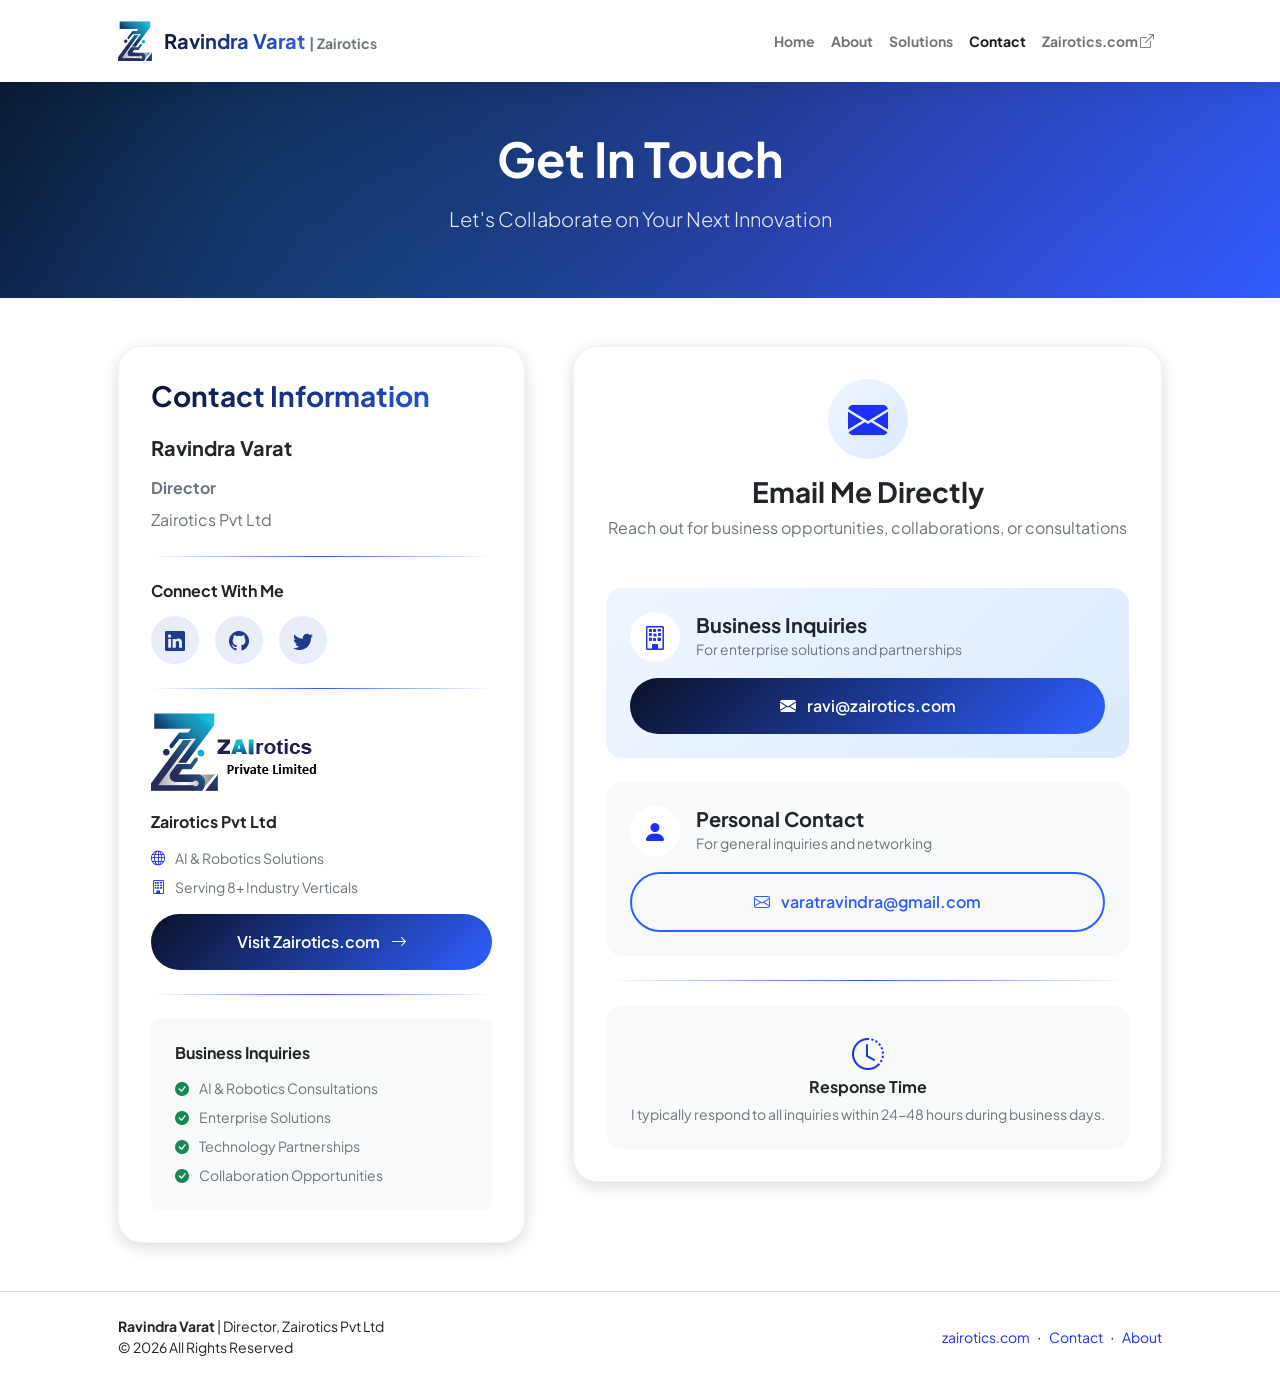
==== commit 5523b3df: "." ====
--- a/contact.html
+++ b/contact.html
@@ -56,8 +56,7 @@
         <div class="hero-section py-5">
             <div class="container px-5 position-relative" style="z-index: 1;">
                 <div class="text-center">
-                    <h1 class="display-5 fw-bolder mb-0" style="color: white;"><span class="text-gradient-hero">Get In
-                            Touch</span></h1>
+                    <h1 class="display-5 fw-bolder mb-0" style="color: white;">Get In Touch</h1>
                     <p class="lead mt-3" style="color: rgba(255,255,255,0.9);">Let's Collaborate on Your Next Innovation
                     </p>
                 </div>
